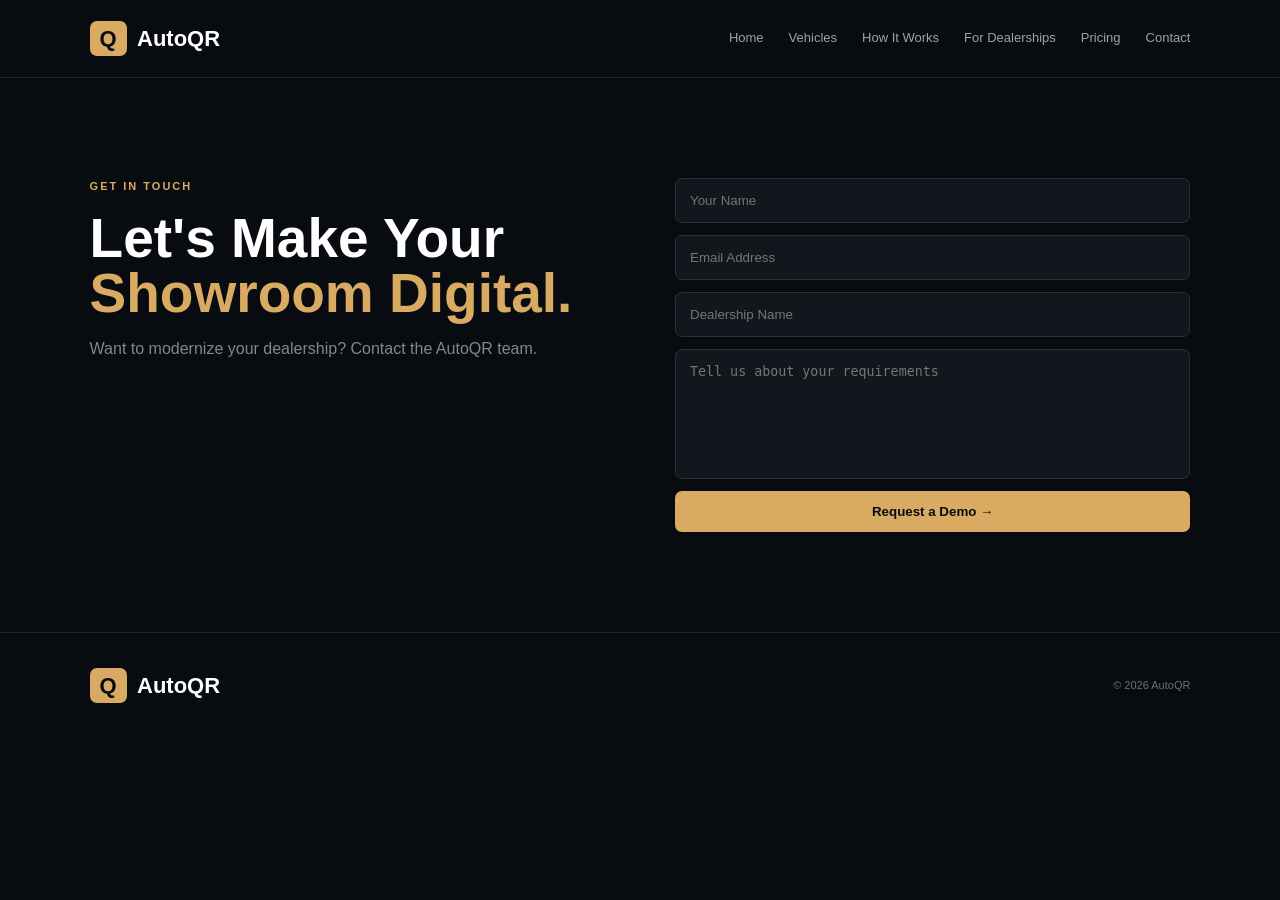
==== contact.html @ 3a747af6 "Add files via upload" ====
<!DOCTYPE html>
<html lang="en">

<head>

<meta charset="UTF-8">

<meta name="viewport"
content="width=device-width, initial-scale=1.0">

<title>Contact | AutoQR</title>

<link rel="stylesheet"
href="style.css">

</head>


<body>


<header class="navbar">

<a href="index.html" class="logo">
<span>Q</span> AutoQR
</a>

<nav>

<a href="index.html">Home</a>

<a href="vehicles.html">Vehicles</a>

<a href="how-it-works.html">How It Works</a>

<a href="dealerships.html">For Dealerships</a>

<a href="pricing.html">Pricing</a>

<a href="contact.html">Contact</a>

</nav>

</header>


<section class="contact-page">


<div>

<p class="eyebrow">
GET IN TOUCH
</p>

<h1>
Let's Make Your
<span>Showroom Digital.</span>
</h1>

<p>
Want to modernize your dealership?
Contact the AutoQR team.
</p>

</div>


<form
onsubmit="sendMessage(event)">


<input
type="text"
placeholder="Your Name"
required>


<input
type="email"
placeholder="Email Address"
required>


<input
type="text"
placeholder="Dealership Name">


<textarea
placeholder="Tell us about your requirements">
</textarea>


<button
class="btn-primary"
type="submit">

Request a Demo →

</button>


</form>


</section>


<footer>

<div class="logo">
<span>Q</span> AutoQR
</div>

<p>
© 2026 AutoQR
</p>

</footer>


<script>

function sendMessage(event) {

event.preventDefault();

alert(
"Thank you! Your request has been submitted."
);

event.target.reset();

}

</script>


</body>
</html>
---- style.css ----
* {
    margin: 0;
    padding: 0;
    box-sizing: border-box;
}

html {
    scroll-behavior: smooth;
}

body {
    background: #080b0f;
    color: #ffffff;
    font-family: Arial, sans-serif;
    line-height: 1.6;
}


/* NAVBAR */

.navbar {
    height: 78px;

    padding: 0 7%;

    display: flex;
    align-items: center;
    justify-content: space-between;

    background: #080b0f;

    border-bottom: 1px solid #222830;

    position: sticky;
    top: 0;

    z-index: 100;
}


.logo {
    color: white;

    text-decoration: none;

    font-size: 22px;

    font-weight: 800;
}


.logo span {
    background: #d8aa62;

    color: #080b0f;

    padding: 5px 10px;

    border-radius: 7px;

    margin-right: 5px;
}


nav {
    display: flex;

    gap: 25px;
}


nav a {
    color: #9ba3ad;

    text-decoration: none;

    font-size: 13px;
}


nav a:hover {
    color: #d8aa62;
}


.nav-btn {
    background: white;

    color: #080b0f;

    padding: 10px 18px;

    border-radius: 7px;

    text-decoration: none;

    font-size: 12px;

    font-weight: bold;
}


/* BUTTONS */

.btn-primary {
    display: inline-block;

    background: #d8aa62;

    color: #080b0f;

    padding: 13px 22px;

    border: none;

    border-radius: 7px;

    text-decoration: none;

    font-weight: bold;

    cursor: pointer;
}


.btn-secondary {
    display: inline-block;

    border: 1px solid #343c45;

    color: white;

    padding: 13px 22px;

    border-radius: 7px;

    text-decoration: none;
}


/* EYEBROW */

.eyebrow {
    color: #d8aa62;

    font-size: 11px;

    font-weight: bold;

    letter-spacing: 2px;
}


/* HERO */

.hero {
    min-height: 680px;

    padding: 80px 7%;

    display: grid;

    grid-template-columns: 1fr 1.1fr;

    gap: 50px;

    align-items: center;
}


.hero h1 {
    font-size: 85px;

    line-height: .95;

    letter-spacing: -5px;

    margin: 20px 0;
}


.hero h1 span,
h1 span,
h2 span {
    color: #d8aa62;
}


.hero-text {
    color: #929ba6;

    max-width: 550px;

    font-size: 15px;
}


.hero-buttons {
    display: flex;

    gap: 12px;

    margin-top: 30px;
}


.hero-image {
    position: relative;
}


.hero-image img {
    width: 100%;

    height: 500px;

    object-fit: cover;

    border-radius: 18px;

    opacity: .8;
}


.qr-floating {
    position: absolute;

    bottom: 25px;

    left: 25px;

    background: #0b1015ee;

    border: 1px solid #3a424b;

    padding: 12px 16px;

    border-radius: 10px;

    display: flex;

    gap: 12px;

    align-items: center;
}


.qr-icon {
    font-size: 35px;
}


.qr-floating small {
    display: block;

    color: #7c858f;

    font-size: 10px;
}


.stats {
    display: flex;

    gap: 40px;

    margin-top: 40px;
}


.stats h3 {
    font-size: 22px;
}


.stats p {
    color: #707984;

    font-size: 11px;
}


/* INTRO */

.intro {
    text-align: center;

    padding: 100px 20px;

    background: #0a0e12;
}


.intro h2 {
    font-size: 48px;

    margin: 15px 0;
}


.intro > p:last-child {
    color: #7e8792;
}


/* FEATURES */

.features-section {
    padding: 70px 7%;

    display: grid;

    grid-template-columns: repeat(3, 1fr);

    gap: 20px;
}


.feature-box {
    background: #0e1318;

    border: 1px solid #252d35;

    padding: 30px;

    border-radius: 14px;
}


.feature-box span {
    color: #d8aa62;

    font-size: 25px;
}


.feature-box h3 {
    margin: 15px 0 7px;
}


.feature-box p {
    color: #7d8792;

    font-size: 13px;
}


/* CTA */

.cta {
    text-align: center;

    padding: 110px 20px;

    background: #11171d;
}


.cta h2 {
    font-size: 55px;

    margin: 15px 0 30px;
}


/* PAGE HEADER */

.page-header {
    text-align: center;

    padding: 100px 20px 70px;
}


.page-header h1 {
    font-size: 65px;

    margin: 15px 0;
}


.page-header > p:last-child {
    color: #7e8792;
}


/* VEHICLE PAGE */

.vehicle-section {
    padding: 30px 7% 100px;
}


.vehicle-grid {
    display: grid;

    grid-template-columns: repeat(3, 1fr);

    gap: 22px;
}


.vehicle-card {
    background: #0e1318;

    border: 1px solid #252d35;

    border-radius: 14px;

    overflow: hidden;

    text-decoration: none;

    color: white;

    transition: .3s;
}


.vehicle-card:hover {
    transform: translateY(-8px);

    border-color: #d8aa62;
}


.vehicle-card img {
    width: 100%;

    height: 250px;

    object-fit: cover;
}


.vehicle-info {
    padding: 22px;
}


.vehicle-type {
    color: #d8aa62;

    font-size: 9px;

    letter-spacing: 2px;
}


.vehicle-info h2 {
    margin: 7px 0;

    font-size: 22px;
}


.vehicle-info > p:not(.vehicle-type) {
    color: #737d88;

    font-size: 11px;
}


.vehicle-price {
    display: flex;

    justify-content: space-between;

    align-items: center;

    margin-top: 20px;
}


.vehicle-price strong {
    font-size: 14px;
}


.vehicle-price span {
    color: #d8aa62;

    font-size: 11px;

    font-weight: bold;
}


/* VEHICLE DETAIL */

.vehicle-detail {
    padding: 80px 7%;

    display: grid;

    grid-template-columns: 1.1fr 1fr;

    gap: 60px;

    align-items: center;
}


.detail-image img {
    width: 100%;

    height: 520px;

    object-fit: cover;

    border-radius: 18px;
}


.detail-info h1 {
    font-size: 65px;

    line-height: 1;

    margin: 15px 0;
}


.price {
    color: #d8aa62;

    font-size: 25px;

    margin-bottom: 20px;
}


.description {
    color: #89929d;

    max-width: 500px;
}


.spec-grid {
    display: grid;

    grid-template-columns: 1fr 1fr;

    gap: 10px;

    margin: 30px 0;
}


.spec-grid div {
    background: #11171d;

    border: 1px solid #252d35;

    padding: 15px;

    border-radius: 8px;
}


.spec-grid small,
.spec-grid strong {
    display: block;
}


.spec-grid small {
    color: #69737d;

    font-size: 9px;
}


.spec-grid strong {
    margin-top: 5px;

    font-size: 13px;
}


.buttons {
    display: flex;

    gap: 12px;
}


/* QR SECTION */

.qr-section {
    padding: 90px 7%;

    display: flex;

    justify-content: space-between;

    align-items: center;

    gap: 50px;

    background: #0a0e12;
}


.qr-section h2 {
    font-size: 45px;

    margin: 15px 0;
}


.qr-section p {
    color: #808995;

    max-width: 550px;
}


.qr-box {
    background: white;

    color: #080b0f;

    padding: 25px;

    border-radius: 15px;

    text-align: center;
}


.qr-box h3 {
    margin-top: 15px;
}


.qr-box p {
    color: #555;

    font-size: 12px;
}


/* COMMON SECTION */

.section {
    padding: 100px 7%;
}


.section-title {
    margin-bottom: 40px;
}


.section-title h2 {
    font-size: 50px;

    margin: 10px 0;
}


.features {
    display: grid;

    grid-template-columns: repeat(3, 1fr);

    gap: 15px;
}


.features div {
    border: 1px solid #252d35;

    background: #0e1318;

    padding: 30px;

    border-radius: 12px;
}


.features span {
    color: #d8aa62;
}


.features h3 {
    margin: 15px 0 8px;
}


.features p {
    color: #78818c;

    font-size: 12px;
}


/* STEPS PAGE */

.steps-page {
    padding: 20px 7% 100px;

    display: grid;

    grid-template-columns: repeat(3, 1fr);

    gap: 20px;
}


.big-step {
    padding: 30px;

    background: #0e1318;

    border: 1px solid #252d35;

    border-radius: 14px;
}


.big-step > span {
    color: #d8aa62;

    font-size: 28px;

    font-weight: bold;
}


.big-step h2 {
    margin: 20px 0 10px;
}


.big-step p {
    color: #7e8792;

    font-size: 13px;
}


/* DEALER PAGE */

.dealer-page-grid {
    padding: 20px 7% 100px;

    display: grid;

    grid-template-columns: 1fr 1fr;

    gap: 20px;
}


.dealer-large-card {
    background: #0e1318;

    border: 1px solid #252d35;

    padding: 45px;

    border-radius: 15px;
}


.dealer-large-card > span {
    color: #d8aa62;

    font-size: 30px;

    font-weight: bold;
}


.dealer-large-card h2 {
    margin: 20px 0 10px;
}


.dealer-large-card p {
    color: #7e8792;
}


/* PRICING */

.pricing-page {
    padding: 20px 7% 100px;

    display: grid;

    grid-template-columns: repeat(3, 1fr);

    gap: 20px;
}


.price-card {
    background: #0e1318;

    border: 1px solid #252d35;

    padding: 35px;

    border-radius: 15px;

    position: relative;
}


.price-card h2 {
    margin-bottom: 5px;
}


.price-card > p {
    color: #737d88;

    font-size: 12px;
}


.price-card h3 {
    color: #d8aa62;

    font-size: 30px;

    margin: 25px 0;
}


.price-card small {
    color: #777f89;

    font-size: 10px;
}


.price-card ul {
    list-style: none;

    color: #929ba5;

    line-height: 2.5;

    font-size: 12px;

    margin-bottom: 25px;
}


.popular {
    border-color: #d8aa62;
}


.popular label {
    position: absolute;

    top: 18px;

    right: 18px;

    background: #d8aa62;

    color: #080b0f;

    padding: 5px 8px;

    font-size: 8px;

    border-radius: 4px;
}


/* CONTACT */

.contact-page {
    padding: 100px 7%;

    display: grid;

    grid-template-columns: 1fr 1fr;

    gap: 70px;
}


.contact-page h1 {
    font-size: 55px;

    line-height: 1;

    margin: 15px 0;
}


.contact-page > div > p:last-child {
    color: #7f8893;
}


form {
    display: grid;

    gap: 12px;
}


input,
textarea {
    background: #11171d;

    border: 1px solid #29313a;

    color: white;

    padding: 14px;

    border-radius: 7px;

    outline: none;
}


textarea {
    height: 130px;

    resize: none;
}


/* FOOTER */

footer {
    padding: 35px 7%;

    border-top: 1px solid #20262d;

    display: flex;

    justify-content: space-between;

    align-items: center;

    color: #68717c;

    font-size: 11px;
}


/* RESPONSIVE */

@media(max-width:900px) {

    nav {
        display: none;
    }

    .hero,
    .vehicle-detail,
    .contact-page {
        grid-template-columns: 1fr;
    }

    .vehicle-grid,
    .features-section,
    .steps-page,
    .pricing-page {
        grid-template-columns: 1fr 1fr;
    }

    .dealer-page-grid {
        grid-template-columns: 1fr;
    }

}


@media(max-width:600px) {

    .hero h1 {
        font-size: 55px;
    }

    .page-header h1 {
        font-size: 45px;
    }

    .vehicle-grid,
    .features-section,
    .steps-page,
    .pricing-page,
    .features {
        grid-template-columns: 1fr;
    }

    .vehicle-detail {
        padding: 50px 5%;
    }

    .detail-info h1 {
        font-size: 50px;
    }

    .qr-section {
        flex-direction: column;

        align-items: flex-start;
    }

    footer {
        flex-direction: column;

        align-items: flex-start;

        gap: 10px;
    }

}
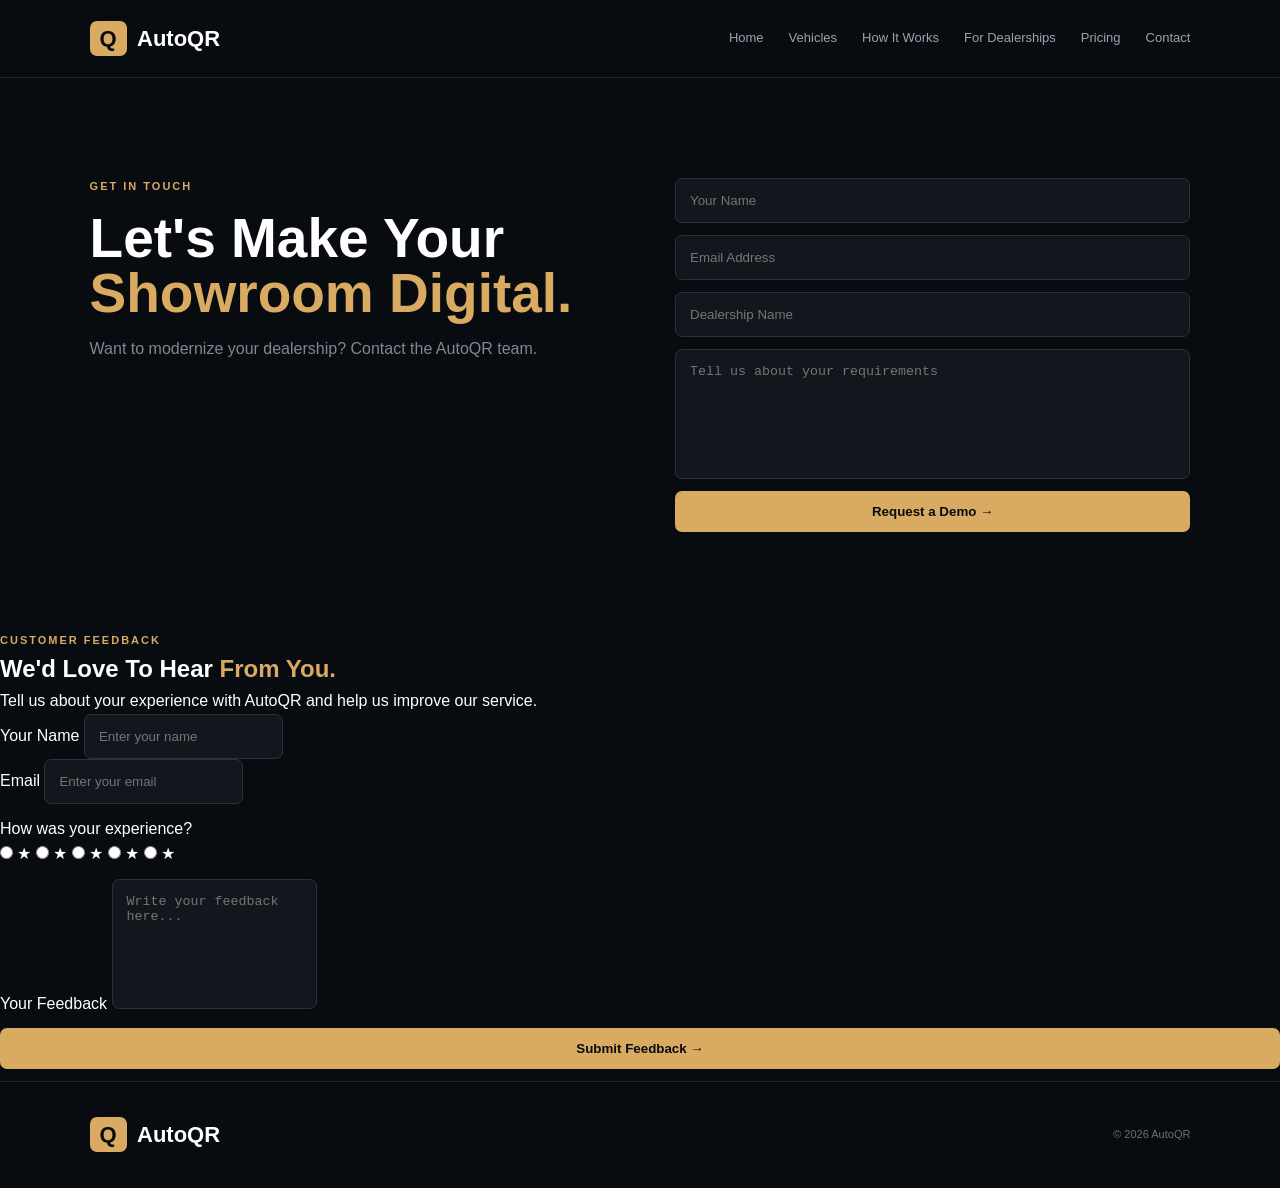
==== commit e3999fde: "Enhance contact page with customer feedback section Added a feedback section to the contact page wit" ====
--- a/contact.html
+++ b/contact.html
@@ -105,6 +105,105 @@
 
 
 </section>
+  <!-- FEEDBACK SECTION -->
+
+<section class="feedback-section">
+
+    <div class="feedback-heading">
+
+        <p class="eyebrow">CUSTOMER FEEDBACK</p>
+
+        <h2>
+            We'd Love To Hear
+            <span>From You.</span>
+        </h2>
+
+        <p>
+            Tell us about your experience with AutoQR
+            and help us improve our service.
+        </p>
+
+    </div>
+
+    <form class="feedback-form" id="feedbackForm">
+
+        <div class="form-row">
+
+            <div class="form-group">
+
+                <label for="name">Your Name</label>
+
+                <input
+                    type="text"
+                    id="name"
+                    placeholder="Enter your name"
+                    required
+                >
+
+            </div>
+
+            <div class="form-group">
+
+                <label for="email">Email</label>
+
+                <input
+                    type="email"
+                    id="email"
+                    placeholder="Enter your email"
+                    required
+                >
+
+            </div>
+
+        </div>
+
+        <div class="form-group">
+
+            <label>How was your experience?</label>
+
+            <div class="rating">
+
+                <input type="radio" name="rating" id="star5" value="5">
+                <label for="star5">★</label>
+
+                <input type="radio" name="rating" id="star4" value="4">
+                <label for="star4">★</label>
+
+                <input type="radio" name="rating" id="star3" value="3">
+                <label for="star3">★</label>
+
+                <input type="radio" name="rating" id="star2" value="2">
+                <label for="star2">★</label>
+
+                <input type="radio" name="rating" id="star1" value="1">
+                <label for="star1">★</label>
+
+            </div>
+
+        </div>
+
+        <div class="form-group">
+
+            <label for="feedback">Your Feedback</label>
+
+            <textarea
+                id="feedback"
+                rows="6"
+                placeholder="Write your feedback here..."
+                required
+            ></textarea>
+
+        </div>
+
+        <button type="submit" class="btn-primary">
+            Submit Feedback →
+        </button>
+
+        <p id="feedbackMessage"></p>
+
+    </form>
+
+</section>
 
 
 <footer>
@@ -138,4 +237,4 @@
 
 
 </body>
-</html>+</html>
--- a/style.css
+++ b/style.css
@@ -15,169 +15,110 @@
     line-height: 1.6;
 }
 
-
 /* NAVBAR */
-
 .navbar {
     height: 78px;
-
     padding: 0 7%;
-
     display: flex;
     align-items: center;
     justify-content: space-between;
-
     background: #080b0f;
-
     border-bottom: 1px solid #222830;
-
     position: sticky;
     top: 0;
-
     z-index: 100;
 }
-
 
 .logo {
     color: white;
-
     text-decoration: none;
-
     font-size: 22px;
-
     font-weight: 800;
-}
-
+    white-space: nowrap;
+}
 
 .logo span {
     background: #d8aa62;
-
     color: #080b0f;
-
     padding: 5px 10px;
-
     border-radius: 7px;
-
     margin-right: 5px;
 }
 
-
 nav {
     display: flex;
-
     gap: 25px;
-}
-
+    align-items: center;
+}
 
 nav a {
     color: #9ba3ad;
-
     text-decoration: none;
-
     font-size: 13px;
-}
-
+    white-space: nowrap;
+}
 
 nav a:hover {
     color: #d8aa62;
 }
-
 
 .nav-btn {
     background: white;
-
     color: #080b0f;
-
     padding: 10px 18px;
-
     border-radius: 7px;
-
     text-decoration: none;
-
     font-size: 12px;
-
     font-weight: bold;
-}
-
+    white-space: nowrap;
+}
 
 /* BUTTONS */
-
 .btn-primary {
     display: inline-block;
-
     background: #d8aa62;
-
     color: #080b0f;
-
     padding: 13px 22px;
-
     border: none;
-
     border-radius: 7px;
-
     text-decoration: none;
-
     font-weight: bold;
-
     cursor: pointer;
 }
-
 
 .btn-secondary {
     display: inline-block;
-
     border: 1px solid #343c45;
-
     color: white;
-
     padding: 13px 22px;
-
     border-radius: 7px;
-
     text-decoration: none;
 }
 
-
 /* EYEBROW */
-
 .eyebrow {
     color: #d8aa62;
-
     font-size: 11px;
-
     font-weight: bold;
-
     letter-spacing: 2px;
 }
 
-
 /* HERO */
-
 .hero {
     min-height: 680px;
-
     padding: 80px 7%;
-
-    display: grid;
-
+    display: grid;
     grid-template-columns: 1fr 1.1fr;
-
     gap: 50px;
-
     align-items: center;
 }
-
 
 .hero h1 {
     font-size: 85px;
-
     line-height: .95;
-
     letter-spacing: -5px;
-
     margin: 20px 0;
 }
-
 
 .hero h1 span,
 h1 span,
@@ -185,780 +126,546 @@
     color: #d8aa62;
 }
 
-
 .hero-text {
     color: #929ba6;
-
     max-width: 550px;
-
     font-size: 15px;
 }
 
-
 .hero-buttons {
     display: flex;
-
     gap: 12px;
-
     margin-top: 30px;
 }
-
 
 .hero-image {
     position: relative;
 }
 
-
 .hero-image img {
     width: 100%;
-
     height: 500px;
-
     object-fit: cover;
-
     border-radius: 18px;
-
     opacity: .8;
 }
-
 
 .qr-floating {
     position: absolute;
-
     bottom: 25px;
-
     left: 25px;
-
     background: #0b1015ee;
-
     border: 1px solid #3a424b;
-
     padding: 12px 16px;
-
     border-radius: 10px;
-
-    display: flex;
-
+    display: flex;
     gap: 12px;
-
     align-items: center;
 }
-
 
 .qr-icon {
     font-size: 35px;
 }
 
-
 .qr-floating small {
     display: block;
-
     color: #7c858f;
-
     font-size: 10px;
 }
 
-
 .stats {
     display: flex;
-
     gap: 40px;
-
     margin-top: 40px;
 }
-
 
 .stats h3 {
     font-size: 22px;
 }
 
-
 .stats p {
     color: #707984;
-
     font-size: 11px;
 }
 
-
 /* INTRO */
-
 .intro {
     text-align: center;
-
     padding: 100px 20px;
-
     background: #0a0e12;
 }
-
 
 .intro h2 {
     font-size: 48px;
-
     margin: 15px 0;
 }
-
 
 .intro > p:last-child {
     color: #7e8792;
 }
 
-
 /* FEATURES */
-
 .features-section {
     padding: 70px 7%;
-
-    display: grid;
-
+    display: grid;
     grid-template-columns: repeat(3, 1fr);
-
     gap: 20px;
 }
-
 
 .feature-box {
     background: #0e1318;
-
     border: 1px solid #252d35;
-
     padding: 30px;
-
     border-radius: 14px;
 }
 
-
 .feature-box span {
     color: #d8aa62;
-
     font-size: 25px;
 }
-
 
 .feature-box h3 {
     margin: 15px 0 7px;
 }
 
-
 .feature-box p {
     color: #7d8792;
-
     font-size: 13px;
 }
 
-
 /* CTA */
-
 .cta {
     text-align: center;
-
     padding: 110px 20px;
-
     background: #11171d;
 }
-
 
 .cta h2 {
     font-size: 55px;
-
     margin: 15px 0 30px;
 }
 
-
 /* PAGE HEADER */
-
 .page-header {
     text-align: center;
-
     padding: 100px 20px 70px;
 }
-
 
 .page-header h1 {
     font-size: 65px;
-
     margin: 15px 0;
 }
-
 
 .page-header > p:last-child {
     color: #7e8792;
 }
 
-
 /* VEHICLE PAGE */
-
 .vehicle-section {
     padding: 30px 7% 100px;
 }
 
-
 .vehicle-grid {
     display: grid;
-
     grid-template-columns: repeat(3, 1fr);
-
     gap: 22px;
 }
-
 
 .vehicle-card {
     background: #0e1318;
-
     border: 1px solid #252d35;
-
     border-radius: 14px;
-
     overflow: hidden;
-
     text-decoration: none;
-
     color: white;
-
     transition: .3s;
 }
-
 
 .vehicle-card:hover {
     transform: translateY(-8px);
-
     border-color: #d8aa62;
 }
-
 
 .vehicle-card img {
     width: 100%;
-
     height: 250px;
-
     object-fit: cover;
 }
-
 
 .vehicle-info {
     padding: 22px;
 }
 
-
 .vehicle-type {
     color: #d8aa62;
-
     font-size: 9px;
-
     letter-spacing: 2px;
 }
-
 
 .vehicle-info h2 {
     margin: 7px 0;
-
     font-size: 22px;
 }
-
 
 .vehicle-info > p:not(.vehicle-type) {
     color: #737d88;
-
     font-size: 11px;
 }
 
-
 .vehicle-price {
     display: flex;
-
     justify-content: space-between;
-
     align-items: center;
-
     margin-top: 20px;
 }
-
 
 .vehicle-price strong {
     font-size: 14px;
 }
 
-
 .vehicle-price span {
     color: #d8aa62;
-
     font-size: 11px;
-
     font-weight: bold;
 }
 
-
 /* VEHICLE DETAIL */
-
 .vehicle-detail {
     padding: 80px 7%;
-
-    display: grid;
-
+    display: grid;
     grid-template-columns: 1.1fr 1fr;
-
     gap: 60px;
-
     align-items: center;
 }
-
 
 .detail-image img {
     width: 100%;
-
     height: 520px;
-
     object-fit: cover;
-
     border-radius: 18px;
 }
-
 
 .detail-info h1 {
     font-size: 65px;
-
     line-height: 1;
-
     margin: 15px 0;
 }
 
-
 .price {
     color: #d8aa62;
-
     font-size: 25px;
-
     margin-bottom: 20px;
 }
-
 
 .description {
     color: #89929d;
-
     max-width: 500px;
 }
 
-
 .spec-grid {
     display: grid;
-
     grid-template-columns: 1fr 1fr;
-
     gap: 10px;
-
     margin: 30px 0;
 }
-
 
 .spec-grid div {
     background: #11171d;
-
     border: 1px solid #252d35;
-
     padding: 15px;
-
     border-radius: 8px;
 }
-
 
 .spec-grid small,
 .spec-grid strong {
     display: block;
 }
 
-
 .spec-grid small {
     color: #69737d;
-
     font-size: 9px;
 }
-
 
 .spec-grid strong {
     margin-top: 5px;
-
     font-size: 13px;
 }
 
-
 .buttons {
     display: flex;
-
     gap: 12px;
 }
 
-
 /* QR SECTION */
-
 .qr-section {
     padding: 90px 7%;
-
-    display: flex;
-
+    display: flex;
     justify-content: space-between;
-
     align-items: center;
-
     gap: 50px;
-
     background: #0a0e12;
 }
-
 
 .qr-section h2 {
     font-size: 45px;
-
     margin: 15px 0;
 }
-
 
 .qr-section p {
     color: #808995;
-
     max-width: 550px;
 }
-
 
 .qr-box {
     background: white;
-
     color: #080b0f;
-
     padding: 25px;
-
     border-radius: 15px;
-
     text-align: center;
 }
-
 
 .qr-box h3 {
     margin-top: 15px;
 }
 
-
 .qr-box p {
     color: #555;
-
     font-size: 12px;
 }
 
-
 /* COMMON SECTION */
-
 .section {
     padding: 100px 7%;
 }
 
-
 .section-title {
     margin-bottom: 40px;
 }
 
-
 .section-title h2 {
     font-size: 50px;
-
     margin: 10px 0;
 }
 
-
 .features {
     display: grid;
-
     grid-template-columns: repeat(3, 1fr);
-
     gap: 15px;
 }
-
 
 .features div {
     border: 1px solid #252d35;
-
     background: #0e1318;
-
     padding: 30px;
-
     border-radius: 12px;
 }
 
-
 .features span {
     color: #d8aa62;
 }
-
 
 .features h3 {
     margin: 15px 0 8px;
 }
 
-
 .features p {
     color: #78818c;
-
     font-size: 12px;
 }
 
-
 /* STEPS PAGE */
-
 .steps-page {
     padding: 20px 7% 100px;
-
-    display: grid;
-
+    display: grid;
     grid-template-columns: repeat(3, 1fr);
-
     gap: 20px;
 }
-
 
 .big-step {
     padding: 30px;
-
     background: #0e1318;
-
     border: 1px solid #252d35;
-
     border-radius: 14px;
 }
 
-
 .big-step > span {
     color: #d8aa62;
-
     font-size: 28px;
-
     font-weight: bold;
 }
-
 
 .big-step h2 {
     margin: 20px 0 10px;
 }
 
-
 .big-step p {
     color: #7e8792;
-
     font-size: 13px;
 }
 
-
 /* DEALER PAGE */
-
 .dealer-page-grid {
     padding: 20px 7% 100px;
-
-    display: grid;
-
+    display: grid;
     grid-template-columns: 1fr 1fr;
-
     gap: 20px;
 }
-
 
 .dealer-large-card {
     background: #0e1318;
-
     border: 1px solid #252d35;
-
     padding: 45px;
-
     border-radius: 15px;
 }
 
-
 .dealer-large-card > span {
     color: #d8aa62;
-
     font-size: 30px;
-
     font-weight: bold;
 }
-
 
 .dealer-large-card h2 {
     margin: 20px 0 10px;
 }
 
-
 .dealer-large-card p {
     color: #7e8792;
 }
 
-
 /* PRICING */
-
 .pricing-page {
     padding: 20px 7% 100px;
-
-    display: grid;
-
+    display: grid;
     grid-template-columns: repeat(3, 1fr);
-
     gap: 20px;
 }
-
 
 .price-card {
     background: #0e1318;
-
     border: 1px solid #252d35;
-
     padding: 35px;
-
     border-radius: 15px;
-
     position: relative;
 }
-
 
 .price-card h2 {
     margin-bottom: 5px;
 }
 
-
 .price-card > p {
     color: #737d88;
-
     font-size: 12px;
 }
 
-
 .price-card h3 {
     color: #d8aa62;
-
     font-size: 30px;
-
     margin: 25px 0;
 }
-
 
 .price-card small {
     color: #777f89;
-
     font-size: 10px;
 }
-
 
 .price-card ul {
     list-style: none;
-
     color: #929ba5;
-
     line-height: 2.5;
-
     font-size: 12px;
-
     margin-bottom: 25px;
 }
-
 
 .popular {
     border-color: #d8aa62;
 }
 
-
 .popular label {
     position: absolute;
-
     top: 18px;
-
     right: 18px;
-
     background: #d8aa62;
-
     color: #080b0f;
-
     padding: 5px 8px;
-
     font-size: 8px;
-
     border-radius: 4px;
 }
 
-
 /* CONTACT */
-
 .contact-page {
     padding: 100px 7%;
-
-    display: grid;
-
+    display: grid;
     grid-template-columns: 1fr 1fr;
-
     gap: 70px;
 }
-
 
 .contact-page h1 {
     font-size: 55px;
-
     line-height: 1;
-
     margin: 15px 0;
 }
-
 
 .contact-page > div > p:last-child {
     color: #7f8893;
 }
 
-
 form {
     display: grid;
-
     gap: 12px;
 }
-
 
 input,
 textarea {
     background: #11171d;
-
     border: 1px solid #29313a;
-
     color: white;
-
     padding: 14px;
-
     border-radius: 7px;
-
     outline: none;
 }
-
 
 textarea {
     height: 130px;
-
     resize: none;
 }
 
-
 /* FOOTER */
-
 footer {
     padding: 35px 7%;
-
     border-top: 1px solid #20262d;
-
-    display: flex;
-
+    display: flex;
     justify-content: space-between;
-
     align-items: center;
-
     color: #68717c;
-
     font-size: 11px;
 }
 
-
-/* RESPONSIVE */
-
-@media(max-width:900px) {
+/* RESPONSIVE DESIGN */
+@media(max-width: 900px) {
+    .navbar {
+        padding: 0 4%;
+        height: auto;
+        min-height: 70px;
+        flex-direction: column;
+        justify-content: center;
+        gap: 12px;
+        padding-top: 10px;
+        padding-bottom: 10px;
+    }
 
     nav {
+        display: flex !important;
+        flex-direction: row !important;
+        align-items: center;
+        width: 100%;
+        overflow-x: auto;
+        white-space: nowrap;
+        padding-bottom: 5px;
+        gap: 18px;
+        -webkit-overflow-scrolling: touch;
+    }
+
+    nav::-webkit-scrollbar {
         display: none;
     }
 
@@ -978,12 +685,9 @@
     .dealer-page-grid {
         grid-template-columns: 1fr;
     }
-
-}
-
-
-@media(max-width:600px) {
-
+}
+
+@media(max-width: 600px) {
     .hero h1 {
         font-size: 55px;
     }
@@ -1010,16 +714,12 @@
 
     .qr-section {
         flex-direction: column;
-
         align-items: flex-start;
     }
 
     footer {
         flex-direction: column;
-
         align-items: flex-start;
-
         gap: 10px;
     }
-
-}+}
